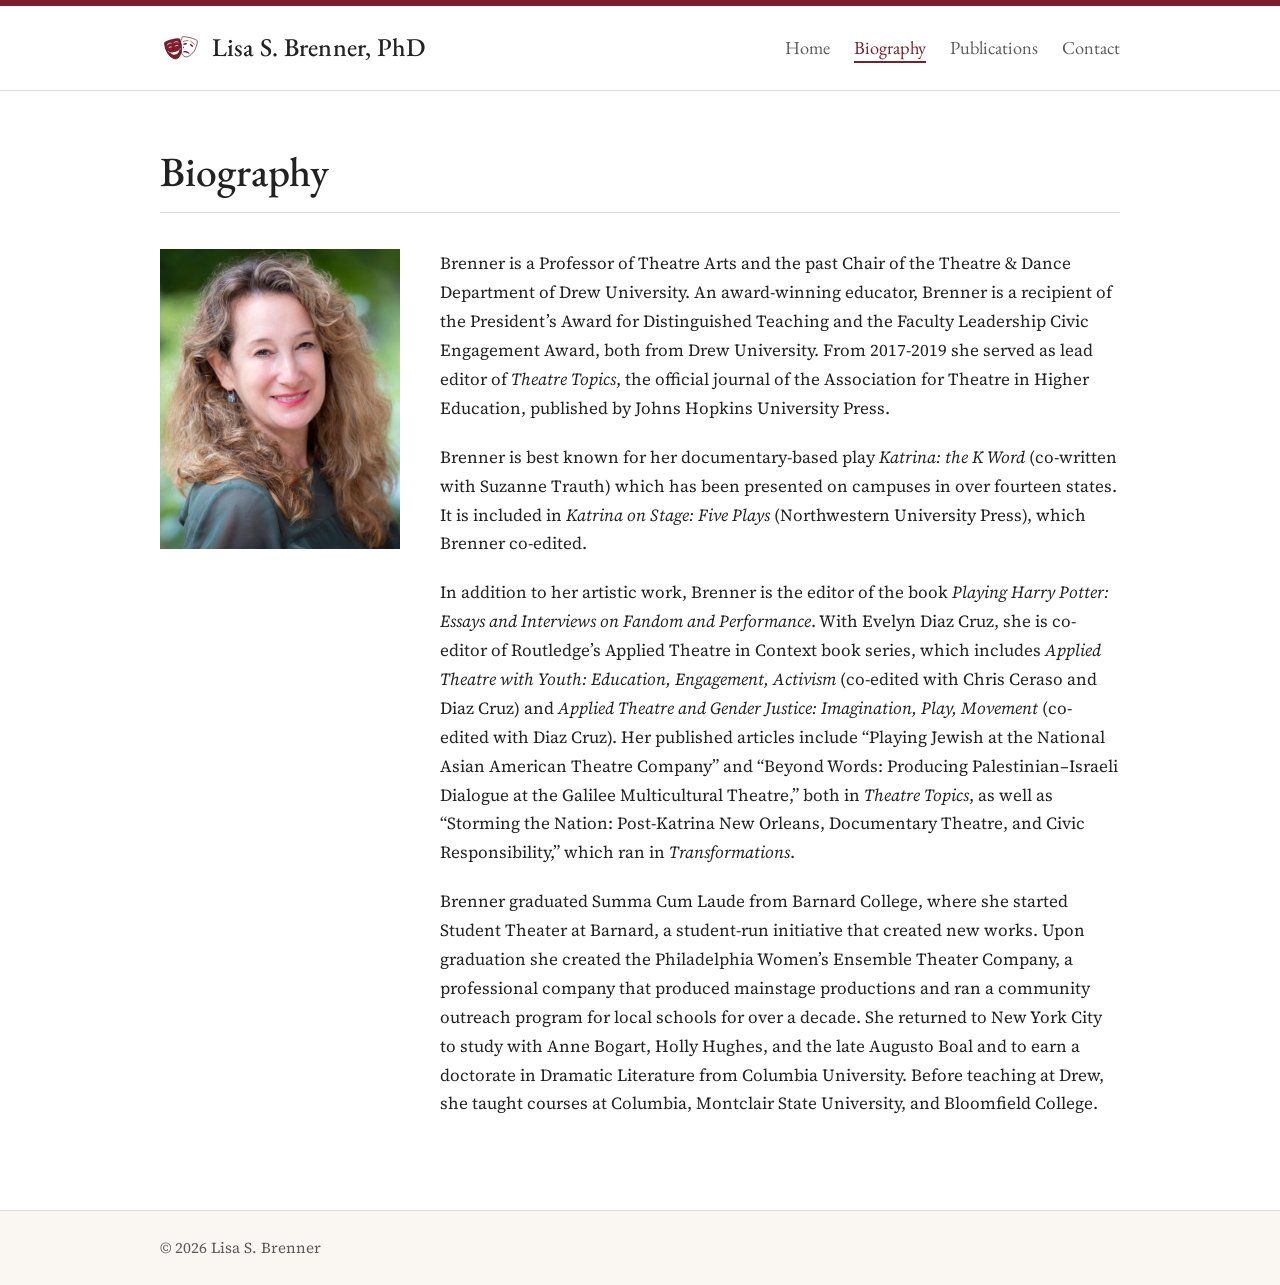
==== biography.html @ 517027fb "Add website files" ====
<!DOCTYPE html>
<html lang="en">
<head>
  <meta charset="utf-8">
  <meta name="viewport" content="width=device-width, initial-scale=1">
  <title>Biography | Lisa S. Brenner, PhD</title>
  <meta name="description" content="Biography of Lisa S. Brenner, PhD, Professor of Theatre Arts, Drew University.">
  <link rel="preconnect" href="https://fonts.googleapis.com">
  <link rel="preconnect" href="https://fonts.gstatic.com" crossorigin>
  <link href="https://fonts.googleapis.com/css2?family=EB+Garamond:wght@400;500&family=Source+Serif+4:ital,wght@0,400;0,600;1,400&display=swap" rel="stylesheet">
  <link rel="stylesheet" href="style.css">
</head>
<body>

  <header class="site-header">
    <div class="header-inner">
      <a class="site-name" href="index.html"><img class="site-logo" src="images/masks.svg" alt="" width="42" height="30">Lisa S. Brenner, PhD</a>
      <nav class="site-nav" aria-label="Main">
        <ul>
          <li><a href="index.html">Home</a></li>
          <li><a href="biography.html" aria-current="page">Biography</a></li>
          <li><a href="publications.html">Publications</a></li>
          <li><a href="contact.html">Contact</a></li>
        </ul>
      </nav>
    </div>
  </header>

  <main>
    <h1 class="page-title">Biography</h1>

    <section class="bio">
      <div class="bio-photo">
        <img src="images/headshot.jpg" alt="Portrait of Lisa S. Brenner" width="640" height="800">
      </div>
      <div class="bio-text">
        <p>Brenner is a Professor of Theatre Arts and the past Chair of the Theatre &amp; Dance Department of Drew University. An award-winning educator, Brenner is a recipient of the President&rsquo;s Award for Distinguished Teaching and the Faculty Leadership Civic Engagement Award, both from Drew University. From 2017-2019 she served as lead editor of <em>Theatre Topics</em>, the official journal of the Association for Theatre in Higher Education, published by Johns Hopkins University Press.</p>

        <p>Brenner is best known for her documentary-based play <em>Katrina: the K Word</em> (co-written with Suzanne Trauth) which has been presented on campuses in over fourteen states. It is included in <em>Katrina on Stage: Five Plays</em> (Northwestern University Press), which Brenner co-edited.</p>

        <p>In addition to her artistic work, Brenner is the editor of the book <em>Playing Harry Potter: Essays and Interviews on Fandom and Performance</em>. With Evelyn Diaz Cruz, she is co-editor of Routledge&rsquo;s Applied Theatre in Context book series, which includes <em>Applied Theatre with Youth: Education, Engagement, Activism</em> (co-edited with Chris Ceraso and Diaz Cruz) and <em>Applied Theatre and Gender Justice: Imagination, Play, Movement</em> (co-edited with Diaz Cruz). Her published articles include &ldquo;Playing Jewish at the National Asian American Theatre Company&rdquo; and &ldquo;Beyond Words: Producing Palestinian&ndash;Israeli Dialogue at the Galilee Multicultural Theatre,&rdquo; both in <em>Theatre Topics</em>, as well as &ldquo;Storming the Nation: Post-Katrina New Orleans, Documentary Theatre, and Civic Responsibility,&rdquo; which ran in <em>Transformations</em>.</p>

        <p>Brenner graduated Summa Cum Laude from Barnard College, where she started Student Theater at Barnard, a student-run initiative that created new works. Upon graduation she created the Philadelphia Women&rsquo;s Ensemble Theater Company, a professional company that produced mainstage productions and ran a community outreach program for local schools for over a decade. She returned to New York City to study with Anne Bogart, Holly Hughes, and the late Augusto Boal and to earn a doctorate in Dramatic Literature from Columbia University. Before teaching at Drew, she taught courses at Columbia, Montclair State University, and Bloomfield College.</p>
      </div>
    </section>
  </main>

  <footer class="site-footer">
    <p>&copy; 2026 Lisa S. Brenner</p>
  </footer>

</body>
</html>
---- style.css ----
/* ============================================
   Lisa S. Brenner, PhD — shared site styles
   Accent color: burgundy
   ============================================ */

:root {
  --burgundy: #7a1f2b;
  --burgundy-dark: #5c1620;
  --ink: #222222;
  --muted: #5a5a5a;
  --rule: #e2dcd6;
  --paper: #ffffff;
  --cream: #faf7f3;
  --heading-font: "EB Garamond", Garamond, "Times New Roman", serif;
  --body-font: "Source Serif 4", Georgia, "Times New Roman", serif;
}

* { box-sizing: border-box; }

html { -webkit-text-size-adjust: 100%; }

body {
  margin: 0;
  background: var(--paper);
  color: var(--ink);
  font-family: var(--body-font);
  font-size: 1.0625rem;
  line-height: 1.7;
}

img { max-width: 100%; height: auto; display: block; }

a { color: var(--burgundy); text-underline-offset: 3px; }
a:hover, a:focus { color: var(--burgundy-dark); }

/* ---------- Header and navigation ---------- */

.site-header {
  border-top: 6px solid var(--burgundy);
  border-bottom: 1px solid var(--rule);
  background: var(--paper);
}

.header-inner {
  max-width: 1000px;
  margin: 0 auto;
  padding: 1.25rem 1.25rem;
  display: flex;
  flex-wrap: wrap;
  align-items: center;
  justify-content: space-between;
  gap: 0.75rem 2rem;
}

.site-name {
  display: inline-flex;
  align-items: center;
  gap: 0.6rem;
  font-family: var(--heading-font);
  font-size: 1.6rem;
  font-weight: 500;
  color: var(--ink);
  text-decoration: none;
  letter-spacing: 0.01em;
}

.site-logo {
  width: 42px;
  height: auto;
  flex-shrink: 0;
}
.site-name:hover { color: var(--burgundy); }

.site-nav ul {
  list-style: none;
  margin: 0;
  padding: 0;
  display: flex;
  flex-wrap: wrap;
  gap: 0.25rem 1.5rem;
}

.site-nav a {
  font-family: var(--heading-font);
  font-size: 1.15rem;
  color: var(--muted);
  text-decoration: none;
  padding-bottom: 2px;
  border-bottom: 2px solid transparent;
}
.site-nav a:hover,
.site-nav a:focus { color: var(--burgundy); }
.site-nav a[aria-current="page"] {
  color: var(--burgundy);
  border-bottom-color: var(--burgundy);
}

/* ---------- Main content ---------- */

main {
  max-width: 1000px;
  margin: 0 auto;
  padding: 3.5rem 1.25rem 4.5rem;
}

h1, h2, h3 {
  font-family: var(--heading-font);
  font-weight: 500;
  line-height: 1.2;
  color: var(--ink);
}

h1 {
  font-size: 2.6rem;
  margin: 0 0 0.5rem;
}

h2 { font-size: 1.8rem; margin: 2.5rem 0 1rem; }

.page-title {
  border-bottom: 1px solid var(--rule);
  padding-bottom: 1rem;
  margin-bottom: 2.25rem;
}

/* ---------- Home page ---------- */

.home {
  display: flex;
  flex-wrap: wrap;
  align-items: center;
  gap: 3rem;
  min-height: 55vh;
}

.home-photo {
  flex: 0 1 320px;
}

.home-photo img {
  border-radius: 2px;
  box-shadow: 0 1px 0 var(--rule), 0 12px 30px rgba(0, 0, 0, 0.08);
}

.home-text { flex: 1 1 320px; }

.home-text h1 { font-size: 3rem; }

.home-title {
  font-family: var(--heading-font);
  font-size: 1.45rem;
  color: var(--muted);
  margin: 0;
  line-height: 1.4;
}

.home-title .affiliation {
  display: block;
  color: var(--burgundy);
}

.home-text .rule {
  width: 70px;
  height: 2px;
  background: var(--burgundy);
  margin: 1.5rem 0 0;
  border: 0;
}

/* ---------- Home: Recent Publications box ---------- */

.featured {
  margin-top: 4rem;
}

.featured-label {
  font-size: 1rem;
  font-family: var(--body-font);
  font-weight: 600;
  letter-spacing: 0.14em;
  text-transform: uppercase;
  color: var(--burgundy);
  margin: 0 0 1rem;
}

.featured-card {
  display: flex;
  flex-wrap: wrap;
  align-items: center;
  gap: 2rem;
  background: var(--cream);
  border: 1px solid var(--rule);
  border-left: 5px solid var(--burgundy);
  padding: 2rem;
  max-width: 820px;
}

.featured-cover {
  flex: 0 0 150px;
}

.featured-cover img {
  box-shadow: 0 8px 22px rgba(0, 0, 0, 0.18);
  transition: transform 0.2s ease;
}
.featured-cover:hover img,
.featured-cover:focus img { transform: translateY(-3px); }

.featured-text { flex: 1 1 280px; }

.featured + .featured { margin-top: 3rem; }

/* Instagram window */
.featured-embed {
  flex: 0 1 340px;
  max-width: 100%;
}

.featured-embed iframe {
  display: block;
  width: 100%;
  height: 470px;
  border: 1px solid var(--rule);
  border-radius: 3px;
  background: #ffffff;
}

.featured-text h3 {
  font-size: 1.6rem;
  margin: 0 0 0.6rem;
}
.featured-text h3 em { font-style: italic; }

.featured-meta {
  color: var(--muted);
  margin: 0 0 1.4rem;
}

.featured-button {
  display: inline-block;
  background: var(--burgundy);
  color: #ffffff;
  text-decoration: none;
  font-family: var(--heading-font);
  font-size: 1.1rem;
  padding: 0.55rem 1.2rem;
  border-radius: 2px;
}
.featured-button:hover,
.featured-button:focus {
  background: var(--burgundy-dark);
  color: #ffffff;
}

/* ---------- Biography page ---------- */

.bio {
  display: flex;
  flex-wrap: wrap;
  align-items: flex-start;
  gap: 2.5rem;
}

.bio-photo { flex: 0 1 240px; }

.bio-text {
  flex: 1 1 380px;
  max-width: 680px;
}

.bio-text p { margin: 0 0 1.25rem; }

/* ---------- Publications and Citations pages ---------- */

.section-nav {
  font-family: var(--heading-font);
  font-size: 1.1rem;
  margin: -1rem 0 2rem;
  color: var(--muted);
}
.section-nav a { margin-right: 1.25rem; white-space: nowrap; }

.list-section h2 {
  color: var(--burgundy);
  border-bottom: 1px solid var(--rule);
  padding-bottom: 0.4rem;
}

/* MLA entries use a hanging indent */
.mla-list {
  list-style: none;
  margin: 0;
  padding: 0;
  max-width: 760px;
}

.mla-list li {
  padding-left: 2.5rem;
  text-indent: -2.5rem;
  margin: 0 0 1.1rem;
}

.mla-list .read-link {
  text-indent: 0;
  white-space: nowrap;
  font-size: 0.95rem;
}

.mla-list .note {
  color: var(--muted);
  font-style: italic;
}

.placeholder {
  color: var(--muted);
  font-style: italic;
}

/* ---------- Contact page ---------- */

.contact-intro {
  max-width: 600px;
  margin: 0 0 1.75rem;
}

.contact-form {
  background: var(--cream);
  border: 1px solid var(--rule);
  border-left: 5px solid var(--burgundy);
  padding: 2rem;
  max-width: 600px;
}

.form-row { margin-bottom: 1.25rem; }

.form-row label {
  display: block;
  font-family: var(--heading-font);
  font-size: 1.15rem;
  margin-bottom: 0.35rem;
}

.form-row input,
.form-row textarea {
  width: 100%;
  font: inherit;
  font-size: 1rem;
  color: var(--ink);
  background: #ffffff;
  border: 1px solid #cfc6bd;
  border-radius: 2px;
  padding: 0.6rem 0.7rem;
}

.form-row textarea { resize: vertical; }

.form-row input:focus,
.form-row textarea:focus {
  outline: 2px solid var(--burgundy);
  outline-offset: 1px;
  border-color: var(--burgundy);
}

.botcheck { display: none; }

.h-captcha { margin: 0.5rem 0 1.25rem; min-height: 1px; }

.form-submit {
  border: 0;
  cursor: pointer;
}

.contact-block {
  background: var(--cream);
  border-left: 4px solid var(--burgundy);
  padding: 1.5rem 1.75rem;
  max-width: 560px;
}

.contact-block p { margin: 0 0 0.25rem; }

.contact-label {
  font-family: var(--heading-font);
  font-size: 1.1rem;
  color: var(--muted);
}

.contact-email {
  font-size: 1.2rem;
  word-break: break-word;
}

/* ---------- Footer ---------- */

.site-footer {
  border-top: 1px solid var(--rule);
  background: var(--cream);
  color: var(--muted);
  font-size: 0.95rem;
}

.site-footer p {
  max-width: 1000px;
  margin: 0 auto;
  padding: 1.5rem 1.25rem;
}

/* ---------- Phones ---------- */

@media (max-width: 640px) {
  body { font-size: 1rem; }
  .header-inner { flex-direction: column; align-items: flex-start; }
  .site-name { font-size: 1.45rem; }
  .site-logo { width: 36px; }
  .site-nav ul { gap: 0.25rem 1.1rem; }
  main { padding: 2.25rem 1rem 3rem; }
  h1 { font-size: 2.1rem; }
  .home { gap: 2rem; min-height: 0; }
  .home-photo { flex-basis: 100%; max-width: 280px; }
  .home-text h1 { font-size: 2.3rem; }
  .home-title { font-size: 1.25rem; }
  .bio-photo { max-width: 200px; }
  .featured { margin-top: 2.75rem; }
  .featured-card { padding: 1.5rem; gap: 1.5rem; }
  .featured-cover { flex-basis: 120px; }
  .featured-text h3 { font-size: 1.35rem; }
  .featured-embed { flex-basis: 100%; }
  .featured-embed iframe { height: 440px; }
  .contact-form { padding: 1.5rem 1.25rem; }
}
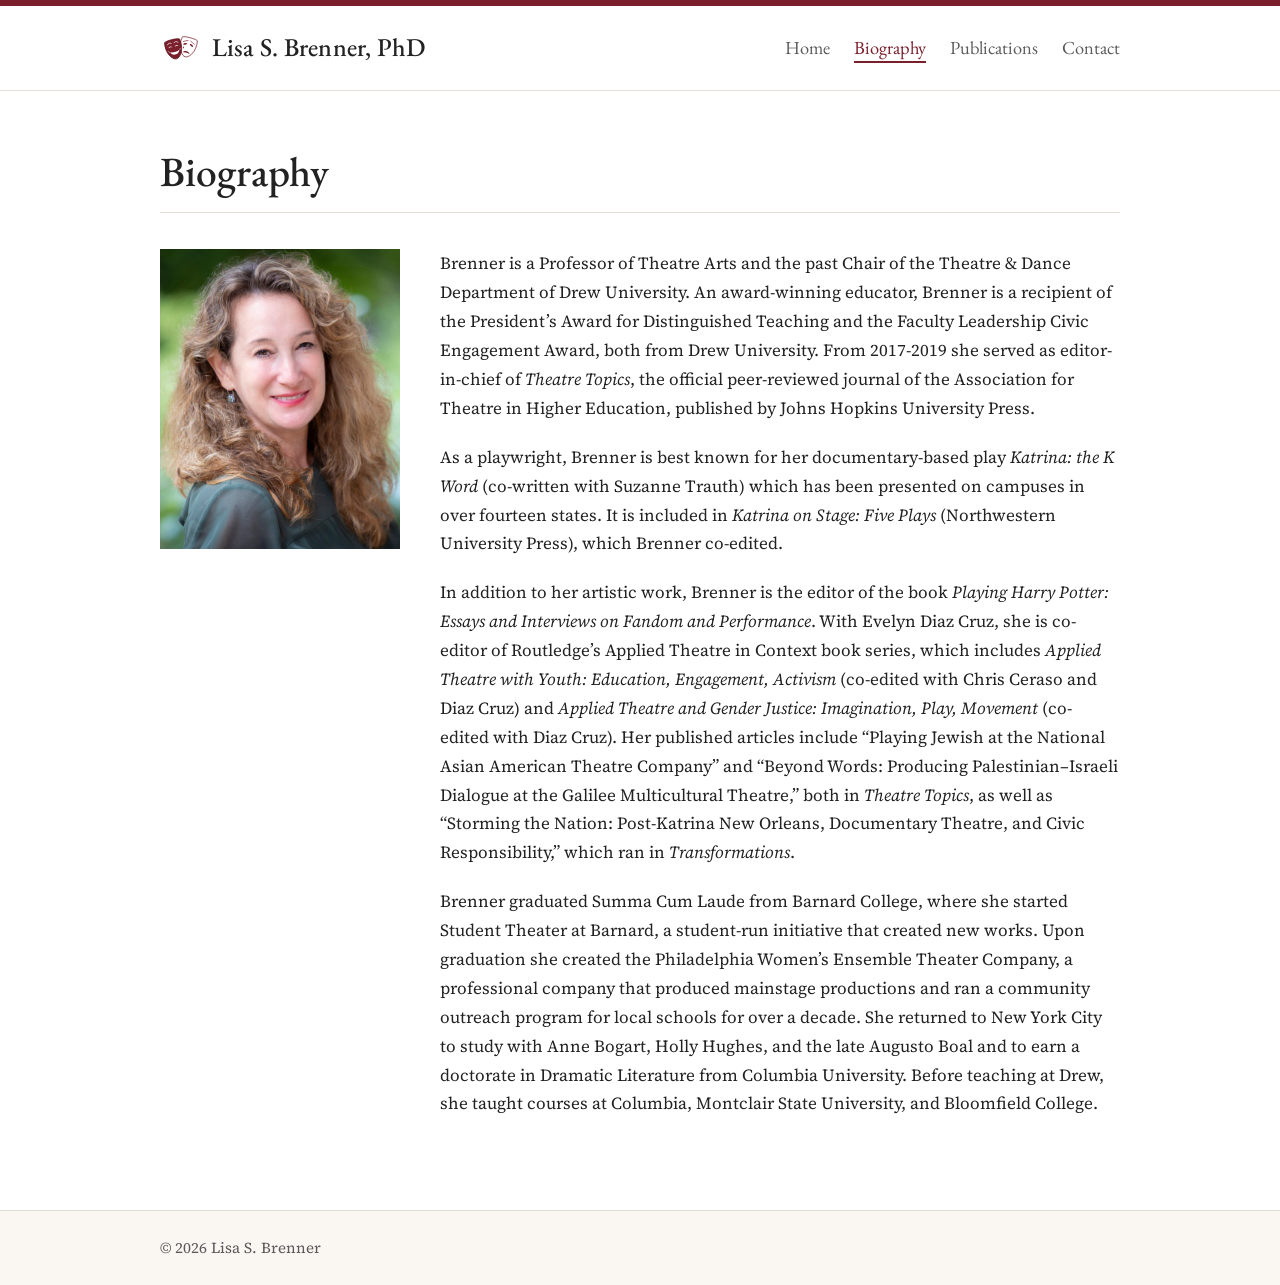
==== commit 548c6625: "Add files via upload" ====
--- a/biography.html
+++ b/biography.html
@@ -34,9 +34,9 @@
         <img src="images/headshot.jpg" alt="Portrait of Lisa S. Brenner" width="640" height="800">
       </div>
       <div class="bio-text">
-        <p>Brenner is a Professor of Theatre Arts and the past Chair of the Theatre &amp; Dance Department of Drew University. An award-winning educator, Brenner is a recipient of the President&rsquo;s Award for Distinguished Teaching and the Faculty Leadership Civic Engagement Award, both from Drew University. From 2017-2019 she served as lead editor of <em>Theatre Topics</em>, the official journal of the Association for Theatre in Higher Education, published by Johns Hopkins University Press.</p>
+        <p>Brenner is a Professor of Theatre Arts and the past Chair of the Theatre &amp; Dance Department of Drew University. An award-winning educator, Brenner is a recipient of the President&rsquo;s Award for Distinguished Teaching and the Faculty Leadership Civic Engagement Award, both from Drew University. From 2017-2019 she served as editor-in-chief of <em>Theatre Topics</em>, the official peer-reviewed journal of the Association for Theatre in Higher Education, published by Johns Hopkins University Press.</p>
 
-        <p>Brenner is best known for her documentary-based play <em>Katrina: the K Word</em> (co-written with Suzanne Trauth) which has been presented on campuses in over fourteen states. It is included in <em>Katrina on Stage: Five Plays</em> (Northwestern University Press), which Brenner co-edited.</p>
+        <p>As a playwright, Brenner is best known for her documentary-based play <em>Katrina: the K Word</em> (co-written with Suzanne Trauth) which has been presented on campuses in over fourteen states. It is included in <em>Katrina on Stage: Five Plays</em> (Northwestern University Press), which Brenner co-edited.</p>
 
         <p>In addition to her artistic work, Brenner is the editor of the book <em>Playing Harry Potter: Essays and Interviews on Fandom and Performance</em>. With Evelyn Diaz Cruz, she is co-editor of Routledge&rsquo;s Applied Theatre in Context book series, which includes <em>Applied Theatre with Youth: Education, Engagement, Activism</em> (co-edited with Chris Ceraso and Diaz Cruz) and <em>Applied Theatre and Gender Justice: Imagination, Play, Movement</em> (co-edited with Diaz Cruz). Her published articles include &ldquo;Playing Jewish at the National Asian American Theatre Company&rdquo; and &ldquo;Beyond Words: Producing Palestinian&ndash;Israeli Dialogue at the Galilee Multicultural Theatre,&rdquo; both in <em>Theatre Topics</em>, as well as &ldquo;Storming the Nation: Post-Katrina New Orleans, Documentary Theatre, and Civic Responsibility,&rdquo; which ran in <em>Transformations</em>.</p>
 
